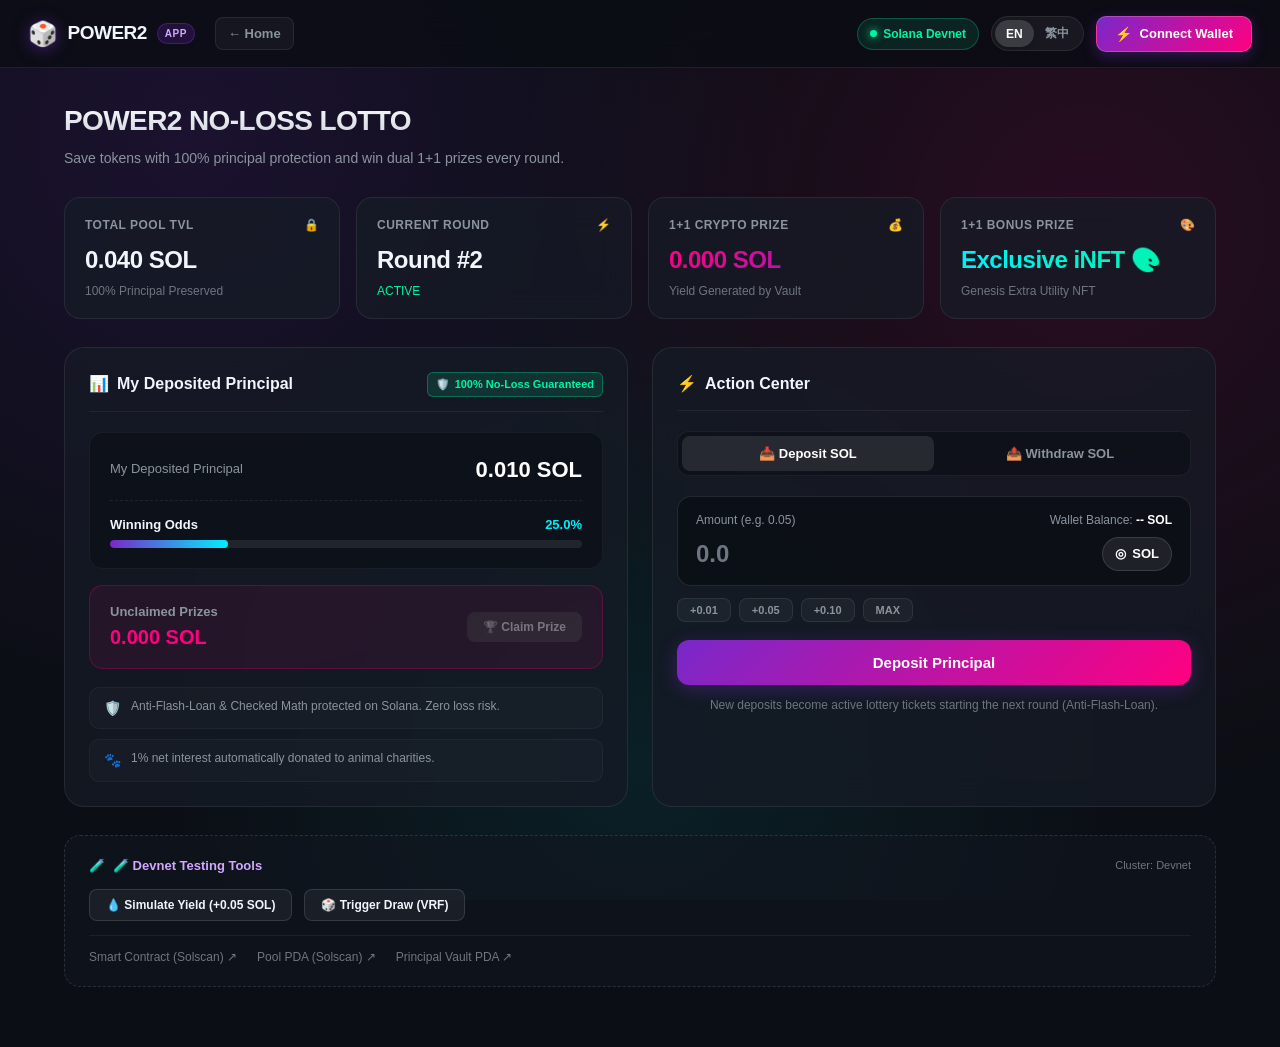
==== app/index.html @ 2da3d284 "feat: separate landing and dApp pages, fix GitHub Pages 3D asset paths, add bilingual support" ====
<!doctype html>
<html lang="en">
<head>
  <meta charset="utf-8"/>
  <link rel="icon" href="../favicon.png"/>
  <meta name="viewport" content="width=device-width, initial-scale=1"/>
  <meta name="theme-color" content="#0B0E14"/>
  <meta name="description" content="POWER2 App - 100% No-Loss Dual-Lotto Protocol on Solana Devnet"/>
  <title>POWER2 App | No-Loss Dual-Lotto</title>

  <!-- dApp Stylesheet -->
  <link href="../static/css/dapp-page.css" rel="stylesheet"/>

  <!-- Solana Web3 Library -->
  <script src="../static/js/solana-web3.min.js"></script>

  <!-- i18n Translation Dictionary -->
  <script src="../static/js/i18n.js"></script>

  <!-- Dedicated dApp Web3 Logic -->
  <script defer="defer" src="../static/js/dapp-page.js"></script>
</head>
<body class="p2-dapp-body">

  <!-- Top Navigation Header -->
  <header class="p2-navbar">
    <div class="p2-nav-left">
      <a href="../" class="p2-brand">
        <span class="p2-brand-logo">🎲</span>
        <span>POWER2</span>
        <span class="p2-brand-badge">App</span>
      </a>
      <a href="../" class="p2-nav-back">
        <span data-i18n="nav.back_home">← Home</span>
      </a>
    </div>

    <div class="p2-nav-right">
      <div class="p2-cluster-pill">
        <span class="p2-pulse-dot"></span>
        <span>Solana Devnet</span>
      </div>

      <!-- Language Switcher Pill -->
      <div class="p2-lang-pill">
        <button class="p2-lang-btn" data-lang="en">EN</button>
        <button class="p2-lang-btn" data-lang="zh">繁中</button>
      </div>

      <!-- Wallet Connect Action Button -->
      <div id="p2-wallet-nav-container">
        <button class="p2-wallet-btn" id="p2-connect-btn">
          <span>⚡</span>
          <span data-i18n="nav.connect_wallet">Connect Wallet</span>
        </button>
      </div>
    </div>
  </header>

  <!-- Main App Dashboard -->
  <main class="p2-app-container">
    
    <!-- Hero Header -->
    <div class="p2-hero-banner">
      <h1 class="p2-hero-title" data-i18n="app.title">POWER2 NO-LOSS LOTTO</h1>
      <p class="p2-hero-desc" data-i18n="app.desc">Save tokens with 100% principal protection and win dual 1+1 prizes every round.</p>
    </div>

    <!-- 4 Key Metric Cards -->
    <section class="p2-stats-grid">
      <div class="p2-stat-card">
        <div class="p2-stat-label">
          <span data-i18n="stats.tvl">Total Pool TVL</span>
          <span>🔒</span>
        </div>
        <div class="p2-stat-value" id="stat-tvl">0.040 SOL</div>
        <div class="p2-stat-sub">100% Principal Preserved</div>
      </div>

      <div class="p2-stat-card">
        <div class="p2-stat-label">
          <span data-i18n="stats.round">Current Round</span>
          <span>⚡</span>
        </div>
        <div class="p2-stat-value" id="stat-round">Round #2</div>
        <div class="p2-stat-sub" style="color: #00F5A0;" data-i18n="stats.round_active">ACTIVE</div>
      </div>

      <div class="p2-stat-card">
        <div class="p2-stat-label">
          <span data-i18n="stats.prize_crypto">1+1 Crypto Prize</span>
          <span>💰</span>
        </div>
        <div class="p2-stat-value highlight-crypto" id="stat-prize-crypto">0.000 SOL</div>
        <div class="p2-stat-sub">Yield Generated by Vault</div>
      </div>

      <div class="p2-stat-card">
        <div class="p2-stat-label">
          <span data-i18n="stats.prize_nft">1+1 Bonus Prize</span>
          <span>🎨</span>
        </div>
        <div class="p2-stat-value highlight-nft" data-i18n="stats.nft_value">Exclusive iNFT 🎨</div>
        <div class="p2-stat-sub">Genesis Extra Utility NFT</div>
      </div>
    </section>

    <!-- Two-Column Main Dashboard -->
    <section class="p2-main-grid">
      
      <!-- Left Column: User Position & Safety -->
      <div class="p2-panel">
        <div class="p2-panel-header">
          <div class="p2-panel-title">
            <span>📊</span>
            <span data-i18n="user.principal">My Deposited Principal</span>
          </div>
          <span class="p2-guarantee-badge">
            <span>🛡️</span>
            <span data-i18n="user.guarantee">100% No-Loss Guaranteed</span>
          </span>
        </div>

        <!-- Position Summary Box -->
        <div class="p2-position-box">
          <div class="p2-position-row">
            <span class="p2-position-label" data-i18n="user.principal">My Deposited Principal</span>
            <span class="p2-position-value" id="p2-pos-principal">0.010 SOL</span>
          </div>

          <!-- Odds Progress -->
          <div class="p2-odds-section">
            <div class="p2-odds-header">
              <span data-i18n="user.odds">Winning Odds</span>
              <span class="p2-odds-pct" id="p2-pos-odds-pct">25.0%</span>
            </div>
            <div class="p2-odds-track">
              <div class="p2-odds-fill" id="p2-pos-odds-fill" style="width: 25%;"></div>
            </div>
          </div>
        </div>

        <!-- Unclaimed Prize Banner -->
        <div class="p2-claim-box">
          <div class="p2-claim-info">
            <h4 data-i18n="user.unclaimed">Unclaimed Prizes</h4>
            <div class="p2-claim-amount" id="p2-pos-unclaimed">0.000 SOL</div>
          </div>
          <button class="p2-claim-btn" id="p2-claim-btn" disabled data-i18n="user.claim_btn">🏆 Claim Prize</button>
        </div>

        <!-- Security Features List -->
        <div class="p2-security-list">
          <div class="p2-security-item">
            <span class="p2-security-icon">🛡️</span>
            <span data-i18n="sec.anti_flash">Anti-Flash-Loan & Checked Math protected on Solana. Zero loss risk.</span>
          </div>
          <div class="p2-security-item">
            <span class="p2-security-icon">🐾</span>
            <span data-i18n="sec.charity">1% net interest automatically donated to animal charities.</span>
          </div>
        </div>
      </div>

      <!-- Right Column: Action Center (Deposit / Withdraw) -->
      <div class="p2-panel">
        <div class="p2-panel-header">
          <div class="p2-panel-title">
            <span>⚡</span>
            <span>Action Center</span>
          </div>
        </div>

        <!-- Tabs -->
        <div class="p2-action-tabs">
          <button class="p2-tab-btn active" data-tab="deposit" data-i18n="tab.deposit">📥 Deposit SOL</button>
          <button class="p2-tab-btn" data-tab="withdraw" data-i18n="tab.withdraw">📤 Withdraw SOL</button>
        </div>

        <!-- Amount Input Field -->
        <div class="p2-input-wrapper">
          <div class="p2-input-top">
            <span data-i18n="form.amount_placeholder">Amount (e.g. 0.05)</span>
            <div>
              <span data-i18n="form.balance">Wallet Balance</span>: 
              <b id="p2-user-wallet-bal" style="color: #FFFFFF;">-- SOL</b>
            </div>
          </div>
          <div class="p2-input-row">
            <input type="number" id="p2-amount-input" class="p2-amount-input" placeholder="0.0" step="0.01" min="0"/>
            <div class="p2-token-badge">
              <span>◎</span>
              <span>SOL</span>
            </div>
          </div>
        </div>

        <!-- Quick Select Pills -->
        <div class="p2-quick-pills">
          <button class="p2-pill-btn" data-val="0.01">+0.01</button>
          <button class="p2-pill-btn" data-val="0.05">+0.05</button>
          <button class="p2-pill-btn" data-val="0.1">+0.10</button>
          <button class="p2-pill-btn" data-val="max" data-i18n="form.max">MAX</button>
        </div>

        <!-- Dynamic Odds Calculator Preview -->
        <div class="p2-calc-preview" id="p2-calc-preview" style="display: none;"></div>

        <!-- Action Button -->
        <button class="p2-action-submit-btn" id="p2-submit-btn" data-i18n="form.deposit_btn">📥 Deposit Principal</button>

        <!-- Informational Note -->
        <div class="p2-action-note" id="p2-action-note" data-i18n="form.deposit_note">
          New deposits become active lottery tickets starting the next round (Anti-Flash-Loan).
        </div>
      </div>
    </section>

    <!-- Devnet Testing & Inspector Toolkit -->
    <section class="p2-lab-panel">
      <div class="p2-lab-header">
        <div class="p2-lab-title">
          <span>🧪</span>
          <span data-i18n="devnet.title">Devnet Testing Tools</span>
        </div>
        <span style="font-size: 11px; color: var(--p2-text-muted);" data-i18n="devnet.cluster">Cluster: Devnet</span>
      </div>

      <div class="p2-lab-buttons">
        <button class="p2-lab-btn" id="p2-lab-yield-btn" data-i18n="devnet.yield">
          💧 Simulate Yield (+0.05 SOL)
        </button>
        <button class="p2-lab-btn" id="p2-lab-draw-btn" data-i18n="devnet.draw">
          🎲 Trigger Draw (VRF)
        </button>
      </div>

      <div class="p2-lab-links">
        <a class="p2-lab-link" href="https://solscan.io/account/FuRWS3WnfcUnPWFfibVX35ThjPsQG5tVpHjRScsrmZ8j?cluster=devnet" target="_blank" rel="noreferrer">
          Smart Contract (Solscan) ↗
        </a>
        <a class="p2-lab-link" href="https://solscan.io/account/3pR323F6KbUZBgd9fZqp8esBfY3wya8sbMr5V8N3YLjB?cluster=devnet" target="_blank" rel="noreferrer">
          Pool PDA (Solscan) ↗
        </a>
        <a class="p2-lab-link" href="https://solscan.io/account/22YFqoWU68jYrhK1vhyHxiMMTrXhRab3n3aZnv6As9Jg?cluster=devnet" target="_blank" rel="noreferrer">
          Principal Vault PDA ↗
        </a>
      </div>
    </section>
  </main>

  <!-- Wallet Selection Modal -->
  <div class="p2-modal-backdrop" id="p2-wallet-modal">
    <div class="p2-modal-card">
      <div class="p2-modal-header">
        <h3 class="p2-modal-title" data-i18n="wallet.select_title">Connect your Solana Wallet:</h3>
        <button class="p2-modal-close" id="p2-modal-close">✕</button>
      </div>

      <div class="p2-wallet-options">
        <button class="p2-wallet-choice-btn" id="p2-choose-phantom">
          <div style="display:flex; align-items:center; gap:10px;">
            <span>🟣</span>
            <span data-i18n="wallet.phantom">Phantom</span>
          </div>
          <span class="badge">Recommended</span>
        </button>

        <button class="p2-wallet-choice-btn" id="p2-choose-solflare">
          <div style="display:flex; align-items:center; gap:10px;">
            <span>🟠</span>
            <span data-i18n="wallet.solflare">Solflare</span>
          </div>
          <span class="badge">Popular</span>
        </button>

        <button class="p2-wallet-choice-btn" id="p2-choose-auto">
          <div style="display:flex; align-items:center; gap:10px;">
            <span>⚡</span>
            <span data-i18n="wallet.auto">Auto-Detect Default</span>
          </div>
          <span class="badge">Standard</span>
        </button>
      </div>
    </div>
  </div>

</body>
</html>
---- static/css/dapp-page.css ----
/* ==========================================================================
   POWER2 Dedicated dApp Stylesheet (Aave-inspired DeFi Interface)
   ========================================================================== */

:root {
  --p2-bg: #0B0E14;
  --p2-bg-secondary: #121721;
  --p2-card-bg: rgba(22, 27, 38, 0.75);
  --p2-card-border: rgba(255, 255, 255, 0.08);
  --p2-card-border-hover: rgba(255, 255, 255, 0.16);
  --p2-text-primary: #F0F6FC;
  --p2-text-secondary: #8B949E;
  --p2-text-muted: #6E7681;
  --p2-accent-purple: #7928CA;
  --p2-accent-pink: #FF0080;
  --p2-accent-cyan: #00F0FF;
  --p2-accent-green: #00F5A0;
  --p2-accent-gradient: linear-gradient(135deg, #7928CA 0%, #FF0080 100%);
  --p2-green-gradient: linear-gradient(135deg, #00F5A0 0%, #00D9F5 100%);
  --p2-glow: 0 8px 32px rgba(121, 40, 202, 0.25);
  --p2-font: -apple-system, BlinkMacSystemFont, "Segoe UI", Roboto, Helvetica, Arial, sans-serif;
}

* {
  box-sizing: border-box;
  margin: 0;
  padding: 0;
}

body.p2-dapp-body {
  background-color: var(--p2-bg);
  background-image: 
    radial-gradient(circle at 15% 15%, rgba(121, 40, 202, 0.15) 0%, transparent 45%),
    radial-gradient(circle at 85% 25%, rgba(255, 0, 128, 0.12) 0%, transparent 45%),
    radial-gradient(circle at 50% 85%, rgba(0, 240, 255, 0.08) 0%, transparent 50%);
  background-attachment: fixed;
  color: var(--p2-text-primary);
  font-family: var(--p2-font);
  min-height: 100vh;
  display: flex;
  flex-direction: column;
  line-height: 1.5;
  -webkit-font-smoothing: antialiased;
}

/* --------------------------------------------------------------------------
   Top Navigation Header
   -------------------------------------------------------------------------- */
.p2-navbar {
  position: sticky;
  top: 0;
  z-index: 100;
  background: rgba(11, 14, 20, 0.85);
  backdrop-filter: blur(20px);
  -webkit-backdrop-filter: blur(20px);
  border-bottom: 1px solid var(--p2-card-border);
  padding: 0 28px;
  height: 68px;
  display: flex;
  align-items: center;
  justify-content: space-between;
}

.p2-nav-left {
  display: flex;
  align-items: center;
  gap: 20px;
}

.p2-brand {
  display: flex;
  align-items: center;
  gap: 10px;
  text-decoration: none;
  color: var(--p2-text-primary);
  font-weight: 800;
  font-size: 19px;
  letter-spacing: -0.5px;
}

.p2-brand-logo {
  font-size: 24px;
  filter: drop-shadow(0 2px 8px rgba(121, 40, 202, 0.5));
}

.p2-brand-badge {
  background: rgba(121, 40, 202, 0.2);
  color: #D2A8FF;
  border: 1px solid rgba(121, 40, 202, 0.4);
  font-size: 10px;
  font-weight: 700;
  padding: 2px 7px;
  border-radius: 9999px;
  text-transform: uppercase;
  letter-spacing: 0.5px;
}

.p2-nav-back {
  display: flex;
  align-items: center;
  gap: 6px;
  color: var(--p2-text-secondary);
  text-decoration: none;
  font-size: 13px;
  font-weight: 600;
  padding: 6px 12px;
  border-radius: 8px;
  transition: all 0.2s ease;
  background: rgba(255, 255, 255, 0.04);
  border: 1px solid var(--p2-card-border);
}

.p2-nav-back:hover {
  color: #FFFFFF;
  background: rgba(255, 255, 255, 0.08);
  border-color: var(--p2-card-border-hover);
}

.p2-nav-right {
  display: flex;
  align-items: center;
  gap: 12px;
}

.p2-cluster-pill {
  display: flex;
  align-items: center;
  gap: 6px;
  background: rgba(0, 245, 160, 0.1);
  border: 1px solid rgba(0, 245, 160, 0.25);
  color: #00F5A0;
  font-size: 12px;
  font-weight: 600;
  padding: 6px 12px;
  border-radius: 9999px;
}

.p2-pulse-dot {
  width: 7px;
  height: 7px;
  background-color: #00F5A0;
  border-radius: 50%;
  box-shadow: 0 0 8px #00F5A0;
  animation: p2-pulse 2s infinite;
}

@keyframes p2-pulse {
  0% { transform: scale(0.95); opacity: 0.7; }
  50% { transform: scale(1.2); opacity: 1; }
  100% { transform: scale(0.95); opacity: 0.7; }
}

/* Language Switcher */
.p2-lang-pill {
  display: flex;
  background: rgba(255, 255, 255, 0.05);
  border: 1px solid var(--p2-card-border);
  border-radius: 9999px;
  padding: 3px;
}

.p2-lang-btn {
  background: transparent;
  border: none;
  color: var(--p2-text-secondary);
  padding: 5px 11px;
  font-size: 12px;
  font-weight: 600;
  border-radius: 9999px;
  cursor: pointer;
  transition: all 0.2s ease;
}

.p2-lang-btn:hover {
  color: #FFFFFF;
}

.p2-lang-btn.active {
  background: rgba(255, 255, 255, 0.15);
  color: #FFFFFF;
  box-shadow: 0 2px 6px rgba(0, 0, 0, 0.2);
}

/* Connect Wallet Button */
.p2-wallet-btn {
  background: var(--p2-accent-gradient);
  color: #FFFFFF;
  border: 1px solid rgba(255, 255, 255, 0.2);
  border-radius: 10px;
  padding: 9px 18px;
  font-size: 13px;
  font-weight: 700;
  cursor: pointer;
  display: flex;
  align-items: center;
  gap: 8px;
  box-shadow: 0 4px 14px rgba(121, 40, 202, 0.35);
  transition: all 0.2s ease;
}

.p2-wallet-btn:hover {
  transform: translateY(-1px);
  box-shadow: 0 6px 20px rgba(255, 0, 128, 0.5);
}

.p2-wallet-connected {
  background: rgba(22, 27, 38, 0.9);
  border: 1px solid rgba(0, 245, 160, 0.3);
  color: #FFFFFF;
  display: flex;
  align-items: center;
  gap: 10px;
  padding: 6px 14px;
  border-radius: 10px;
  font-size: 13px;
  font-weight: 600;
}

.p2-disconnect-btn {
  background: rgba(255, 255, 255, 0.08);
  border: none;
  color: var(--p2-text-secondary);
  padding: 3px 8px;
  border-radius: 6px;
  font-size: 11px;
  cursor: pointer;
  transition: all 0.2s ease;
}

.p2-disconnect-btn:hover {
  background: rgba(248, 81, 73, 0.2);
  color: #FF7B72;
}

/* --------------------------------------------------------------------------
   App Container & Hero
   -------------------------------------------------------------------------- */
.p2-app-container {
  max-width: 1200px;
  width: 100%;
  margin: 0 auto;
  padding: 32px 24px 60px;
  flex: 1;
}

.p2-hero-banner {
  margin-bottom: 28px;
}

.p2-hero-title {
  font-size: 28px;
  font-weight: 800;
  letter-spacing: -0.6px;
  margin-bottom: 6px;
  background: linear-gradient(180deg, #FFFFFF 0%, #C9D1D9 100%);
  -webkit-background-clip: text;
  -webkit-text-fill-color: transparent;
}

.p2-hero-desc {
  font-size: 14px;
  color: var(--p2-text-secondary);
  max-width: 680px;
}

/* --------------------------------------------------------------------------
   Stats Grid (4 Key Metric Cards)
   -------------------------------------------------------------------------- */
.p2-stats-grid {
  display: grid;
  grid-template-columns: repeat(4, 1fr);
  gap: 16px;
  margin-bottom: 28px;
}

.p2-stat-card {
  background: var(--p2-card-bg);
  border: 1px solid var(--p2-card-border);
  backdrop-filter: blur(16px);
  -webkit-backdrop-filter: blur(16px);
  border-radius: 16px;
  padding: 18px 20px;
  transition: all 0.2s ease;
  position: relative;
  overflow: hidden;
}

.p2-stat-card::before {
  content: '';
  position: absolute;
  top: 0;
  left: 0;
  right: 0;
  height: 2px;
  background: transparent;
  transition: background 0.3s ease;
}

.p2-stat-card:hover {
  border-color: var(--p2-card-border-hover);
  transform: translateY(-2px);
}

.p2-stat-card:nth-child(1):hover::before { background: #00F5A0; }
.p2-stat-card:nth-child(2):hover::before { background: #00F0FF; }
.p2-stat-card:nth-child(3):hover::before { background: #FF0080; }
.p2-stat-card:nth-child(4):hover::before { background: #7928CA; }

.p2-stat-label {
  font-size: 12px;
  font-weight: 600;
  color: var(--p2-text-secondary);
  text-transform: uppercase;
  letter-spacing: 0.5px;
  margin-bottom: 8px;
  display: flex;
  align-items: center;
  justify-content: space-between;
}

.p2-stat-value {
  font-size: 24px;
  font-weight: 800;
  letter-spacing: -0.5px;
  color: var(--p2-text-primary);
}

.p2-stat-value.highlight-crypto {
  background: linear-gradient(135deg, #FF0080 0%, #7928CA 100%);
  -webkit-background-clip: text;
  -webkit-text-fill-color: transparent;
}

.p2-stat-value.highlight-nft {
  background: linear-gradient(135deg, #00F0FF 0%, #00F5A0 100%);
  -webkit-background-clip: text;
  -webkit-text-fill-color: transparent;
}

.p2-stat-sub {
  font-size: 12px;
  color: var(--p2-text-muted);
  margin-top: 4px;
}

/* --------------------------------------------------------------------------
   Dashboard Two-Column Grid
   -------------------------------------------------------------------------- */
.p2-main-grid {
  display: grid;
  grid-template-columns: 1fr 1fr;
  gap: 24px;
  margin-bottom: 28px;
}

.p2-panel {
  background: var(--p2-card-bg);
  border: 1px solid var(--p2-card-border);
  backdrop-filter: blur(16px);
  -webkit-backdrop-filter: blur(16px);
  border-radius: 20px;
  padding: 24px;
  display: flex;
  flex-direction: column;
}

.p2-panel-header {
  display: flex;
  align-items: center;
  justify-content: space-between;
  margin-bottom: 20px;
  padding-bottom: 14px;
  border-bottom: 1px solid rgba(255, 255, 255, 0.06);
}

.p2-panel-title {
  font-size: 16px;
  font-weight: 700;
  color: var(--p2-text-primary);
  display: flex;
  align-items: center;
  gap: 8px;
}

/* Left Column: Position Card Elements */
.p2-position-box {
  background: rgba(11, 14, 20, 0.6);
  border: 1px solid rgba(255, 255, 255, 0.05);
  border-radius: 14px;
  padding: 20px;
  margin-bottom: 16px;
}

.p2-position-row {
  display: flex;
  align-items: center;
  justify-content: space-between;
  margin-bottom: 10px;
}

.p2-position-label {
  font-size: 13px;
  color: var(--p2-text-secondary);
}

.p2-position-value {
  font-size: 22px;
  font-weight: 800;
  color: #FFFFFF;
}

.p2-guarantee-badge {
  display: inline-flex;
  align-items: center;
  gap: 5px;
  background: rgba(0, 245, 160, 0.12);
  color: #00F5A0;
  border: 1px solid rgba(0, 245, 160, 0.3);
  border-radius: 6px;
  font-size: 11px;
  font-weight: 700;
  padding: 3px 8px;
}

/* Odds Progress Bar */
.p2-odds-section {
  margin-top: 14px;
  padding-top: 14px;
  border-top: 1px dashed rgba(255, 255, 255, 0.08);
}

.p2-odds-header {
  display: flex;
  justify-content: space-between;
  font-size: 13px;
  font-weight: 600;
  margin-bottom: 6px;
}

.p2-odds-pct {
  color: #00F0FF;
}

.p2-odds-track {
  width: 100%;
  height: 8px;
  background: rgba(255, 255, 255, 0.08);
  border-radius: 9999px;
  overflow: hidden;
}

.p2-odds-fill {
  height: 100%;
  width: 0%;
  background: linear-gradient(90deg, #7928CA 0%, #00F0FF 100%);
  border-radius: 9999px;
  transition: width 0.6s cubic-bezier(0.4, 0, 0.2, 1);
}

/* Unclaimed Prize Banner */
.p2-claim-box {
  background: rgba(255, 0, 128, 0.08);
  border: 1px solid rgba(255, 0, 128, 0.25);
  border-radius: 14px;
  padding: 16px 20px;
  display: flex;
  align-items: center;
  justify-content: space-between;
  margin-bottom: 18px;
}

.p2-claim-info h4 {
  font-size: 13px;
  color: var(--p2-text-secondary);
  font-weight: 600;
}

.p2-claim-amount {
  font-size: 20px;
  font-weight: 800;
  color: #FF0080;
}

.p2-claim-btn {
  background: linear-gradient(135deg, #FF0080 0%, #7928CA 100%);
  color: #FFFFFF;
  border: none;
  border-radius: 8px;
  padding: 8px 16px;
  font-size: 12px;
  font-weight: 700;
  cursor: pointer;
  transition: all 0.2s ease;
}

.p2-claim-btn:disabled {
  opacity: 0.4;
  cursor: not-allowed;
  filter: grayscale(1);
}

/* Security Feature Badges */
.p2-security-list {
  display: flex;
  flex-direction: column;
  gap: 10px;
  margin-top: auto;
}

.p2-security-item {
  display: flex;
  align-items: flex-start;
  gap: 10px;
  background: rgba(255, 255, 255, 0.02);
  border: 1px solid rgba(255, 255, 255, 0.04);
  border-radius: 10px;
  padding: 10px 14px;
  font-size: 12px;
  color: var(--p2-text-secondary);
  line-height: 1.4;
}

.p2-security-icon {
  font-size: 14px;
  flex-shrink: 0;
  margin-top: 1px;
}

/* --------------------------------------------------------------------------
   Right Column: Action Center (Deposit / Withdraw)
   -------------------------------------------------------------------------- */
.p2-action-tabs {
  display: grid;
  grid-template-columns: 1fr 1fr;
  background: rgba(11, 14, 20, 0.6);
  border: 1px solid rgba(255, 255, 255, 0.06);
  border-radius: 12px;
  padding: 4px;
  margin-bottom: 20px;
}

.p2-tab-btn {
  background: transparent;
  border: none;
  color: var(--p2-text-secondary);
  padding: 10px;
  font-size: 13px;
  font-weight: 700;
  border-radius: 8px;
  cursor: pointer;
  transition: all 0.2s ease;
}

.p2-tab-btn.active {
  background: rgba(255, 255, 255, 0.1);
  color: #FFFFFF;
}

.p2-input-wrapper {
  background: rgba(11, 14, 20, 0.8);
  border: 1px solid rgba(255, 255, 255, 0.1);
  border-radius: 14px;
  padding: 14px 18px;
  margin-bottom: 12px;
  transition: border-color 0.2s ease;
}

.p2-input-wrapper:focus-within {
  border-color: #00F0FF;
  box-shadow: 0 0 0 2px rgba(0, 240, 255, 0.15);
}

.p2-input-top {
  display: flex;
  justify-content: space-between;
  align-items: center;
  margin-bottom: 8px;
  font-size: 12px;
  color: var(--p2-text-secondary);
}

.p2-input-row {
  display: flex;
  align-items: center;
  justify-content: space-between;
  gap: 12px;
}

.p2-amount-input {
  background: transparent;
  border: none;
  color: #FFFFFF;
  font-size: 24px;
  font-weight: 700;
  width: 100%;
  outline: none;
}

.p2-amount-input::placeholder {
  color: var(--p2-text-muted);
}

.p2-token-badge {
  background: rgba(255, 255, 255, 0.08);
  border: 1px solid rgba(255, 255, 255, 0.12);
  color: #FFFFFF;
  padding: 6px 12px;
  border-radius: 9999px;
  font-size: 13px;
  font-weight: 700;
  display: flex;
  align-items: center;
  gap: 6px;
}

/* Quick Amount Pills */
.p2-quick-pills {
  display: flex;
  gap: 8px;
  margin-bottom: 18px;
}

.p2-pill-btn {
  background: rgba(255, 255, 255, 0.04);
  border: 1px solid rgba(255, 255, 255, 0.08);
  color: var(--p2-text-secondary);
  padding: 5px 12px;
  border-radius: 8px;
  font-size: 11px;
  font-weight: 600;
  cursor: pointer;
  transition: all 0.2s ease;
}

.p2-pill-btn:hover {
  background: rgba(255, 255, 255, 0.1);
  color: #FFFFFF;
  border-color: rgba(255, 255, 255, 0.2);
}

/* Odds Calculator Preview */
.p2-calc-preview {
  background: rgba(0, 240, 255, 0.05);
  border: 1px dashed rgba(0, 240, 255, 0.25);
  border-radius: 10px;
  padding: 10px 14px;
  font-size: 12px;
  color: #80E9FF;
  margin-bottom: 18px;
  display: flex;
  align-items: center;
  gap: 8px;
}

/* Action Primary Button */
.p2-action-submit-btn {
  background: var(--p2-accent-gradient);
  color: #FFFFFF;
  border: none;
  border-radius: 12px;
  padding: 14px;
  font-size: 15px;
  font-weight: 700;
  width: 100%;
  cursor: pointer;
  transition: all 0.2s ease;
  box-shadow: 0 4px 18px rgba(121, 40, 202, 0.35);
  margin-bottom: 12px;
}

.p2-action-submit-btn:hover:not(:disabled) {
  transform: translateY(-2px);
  box-shadow: 0 6px 24px rgba(255, 0, 128, 0.5);
}

.p2-action-submit-btn:disabled {
  opacity: 0.5;
  cursor: not-allowed;
}

.p2-action-note {
  font-size: 12px;
  color: var(--p2-text-muted);
  line-height: 1.4;
  text-align: center;
}

/* --------------------------------------------------------------------------
   Devnet Lab & Tools Panel
   -------------------------------------------------------------------------- */
.p2-lab-panel {
  background: rgba(18, 23, 33, 0.6);
  border: 1px dashed rgba(255, 255, 255, 0.12);
  border-radius: 16px;
  padding: 20px 24px;
  margin-top: 10px;
}

.p2-lab-header {
  display: flex;
  align-items: center;
  justify-content: space-between;
  margin-bottom: 14px;
}

.p2-lab-title {
  font-size: 13px;
  font-weight: 700;
  color: #D2A8FF;
  display: flex;
  align-items: center;
  gap: 8px;
}

.p2-lab-buttons {
  display: flex;
  gap: 12px;
  flex-wrap: wrap;
}

.p2-lab-btn {
  background: rgba(255, 255, 255, 0.05);
  border: 1px solid rgba(255, 255, 255, 0.12);
  color: var(--p2-text-primary);
  padding: 8px 16px;
  border-radius: 8px;
  font-size: 12px;
  font-weight: 600;
  cursor: pointer;
  transition: all 0.2s ease;
  display: flex;
  align-items: center;
  gap: 6px;
}

.p2-lab-btn:hover {
  background: rgba(255, 255, 255, 0.12);
  border-color: rgba(255, 255, 255, 0.25);
  transform: translateY(-1px);
}

.p2-lab-links {
  margin-top: 14px;
  padding-top: 12px;
  border-top: 1px solid rgba(255, 255, 255, 0.06);
  display: flex;
  gap: 20px;
  font-size: 12px;
}

.p2-lab-link {
  color: var(--p2-text-muted);
  text-decoration: none;
  transition: color 0.2s ease;
}

.p2-lab-link:hover {
  color: #00F0FF;
  text-decoration: underline;
}

/* --------------------------------------------------------------------------
   Modal: Wallet Selector
   -------------------------------------------------------------------------- */
.p2-modal-backdrop {
  position: fixed;
  inset: 0;
  background: rgba(0, 0, 0, 0.7);
  backdrop-filter: blur(8px);
  -webkit-backdrop-filter: blur(8px);
  display: flex;
  align-items: center;
  justify-content: center;
  z-index: 999;
  opacity: 0;
  pointer-events: none;
  transition: opacity 0.25s ease;
}

.p2-modal-backdrop.open {
  opacity: 1;
  pointer-events: auto;
}

.p2-modal-card {
  background: #161B26;
  border: 1px solid rgba(255, 255, 255, 0.15);
  border-radius: 20px;
  padding: 28px;
  width: 90%;
  max-width: 420px;
  box-shadow: 0 20px 60px rgba(0, 0, 0, 0.6);
  transform: scale(0.95);
  transition: transform 0.25s cubic-bezier(0.4, 0, 0.2, 1);
}

.p2-modal-backdrop.open .p2-modal-card {
  transform: scale(1);
}

.p2-modal-header {
  display: flex;
  align-items: center;
  justify-content: space-between;
  margin-bottom: 20px;
}

.p2-modal-title {
  font-size: 16px;
  font-weight: 700;
  color: #FFFFFF;
}

.p2-modal-close {
  background: transparent;
  border: none;
  color: var(--p2-text-muted);
  font-size: 20px;
  cursor: pointer;
  padding: 4px;
}

.p2-modal-close:hover {
  color: #FFFFFF;
}

.p2-wallet-options {
  display: flex;
  flex-direction: column;
  gap: 10px;
}

.p2-wallet-choice-btn {
  background: rgba(255, 255, 255, 0.04);
  border: 1px solid rgba(255, 255, 255, 0.08);
  border-radius: 12px;
  padding: 14px 16px;
  display: flex;
  align-items: center;
  justify-content: space-between;
  color: #FFFFFF;
  font-size: 14px;
  font-weight: 600;
  cursor: pointer;
  transition: all 0.2s ease;
}

.p2-wallet-choice-btn:hover {
  background: rgba(255, 255, 255, 0.08);
  border-color: rgba(255, 255, 255, 0.2);
  transform: translateX(2px);
}

.p2-wallet-choice-btn .badge {
  font-size: 11px;
  color: var(--p2-text-muted);
  background: rgba(255, 255, 255, 0.06);
  padding: 2px 8px;
  border-radius: 9999px;
}

/* --------------------------------------------------------------------------
   Toast / Notification Notification
   -------------------------------------------------------------------------- */
.p2-toast {
  position: fixed;
  bottom: 28px;
  right: 28px;
  background: #161B26;
  border: 1px solid rgba(255, 255, 255, 0.15);
  box-shadow: 0 10px 30px rgba(0, 0, 0, 0.5);
  color: #FFFFFF;
  padding: 14px 20px;
  border-radius: 12px;
  font-size: 13px;
  display: flex;
  align-items: center;
  gap: 10px;
  z-index: 1000;
  transform: translateY(100px);
  opacity: 0;
  transition: all 0.3s cubic-bezier(0.4, 0, 0.2, 1);
}

.p2-toast.show {
  transform: translateY(0);
  opacity: 1;
}

.p2-toast.success { border-color: rgba(0, 245, 160, 0.5); }
.p2-toast.error { border-color: rgba(248, 81, 73, 0.5); }

/* --------------------------------------------------------------------------
   Responsive Design
   -------------------------------------------------------------------------- */
@media (max-width: 900px) {
  .p2-stats-grid {
    grid-template-columns: repeat(2, 1fr);
  }
  .p2-main-grid {
    grid-template-columns: 1fr;
  }
}

@media (max-width: 600px) {
  .p2-navbar {
    padding: 0 16px;
    height: 60px;
  }
  .p2-stats-grid {
    grid-template-columns: 1fr;
  }
  .p2-app-container {
    padding: 20px 16px 40px;
  }
  .p2-cluster-pill {
    display: none;
  }
}
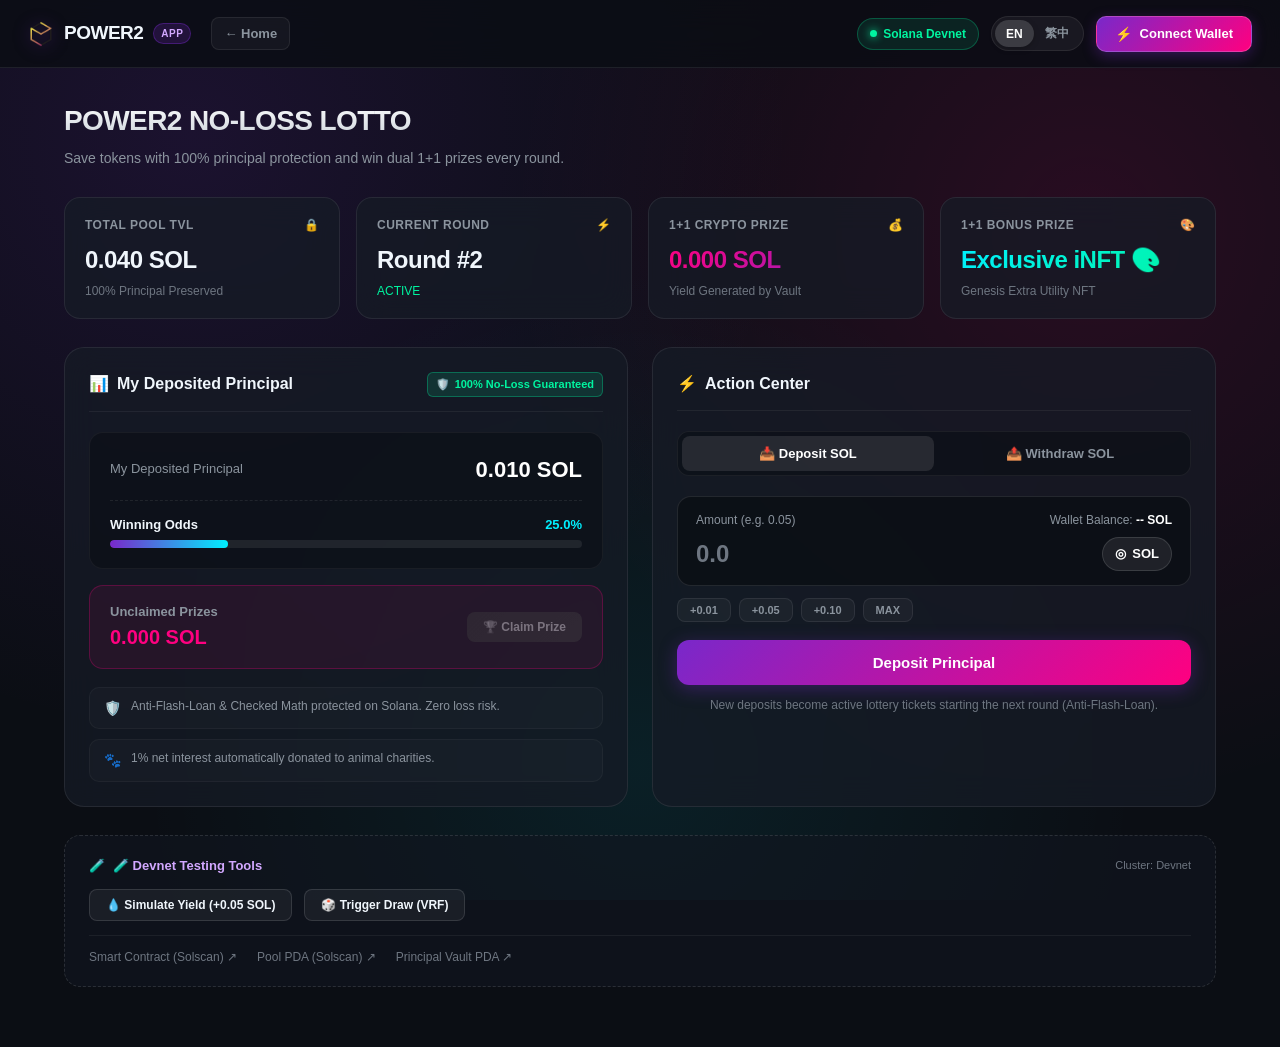
==== commit fffdf9d0: "feat: replace app dice logo with geometric cube logo, cosign draw_round with devnet authority, exten" ====
--- a/app/index.html
+++ b/app/index.html
@@ -26,7 +26,7 @@
   <header class="p2-navbar">
     <div class="p2-nav-left">
       <a href="../" class="p2-brand">
-        <span class="p2-brand-logo">🎲</span>
+        <img src="../favicon.png" alt="POWER2" class="p2-brand-logo-img" style="width:26px; height:26px; object-fit:contain; filter:drop-shadow(0 2px 8px rgba(121, 40, 202, 0.5));"/>
         <span>POWER2</span>
         <span class="p2-brand-badge">App</span>
       </a>
